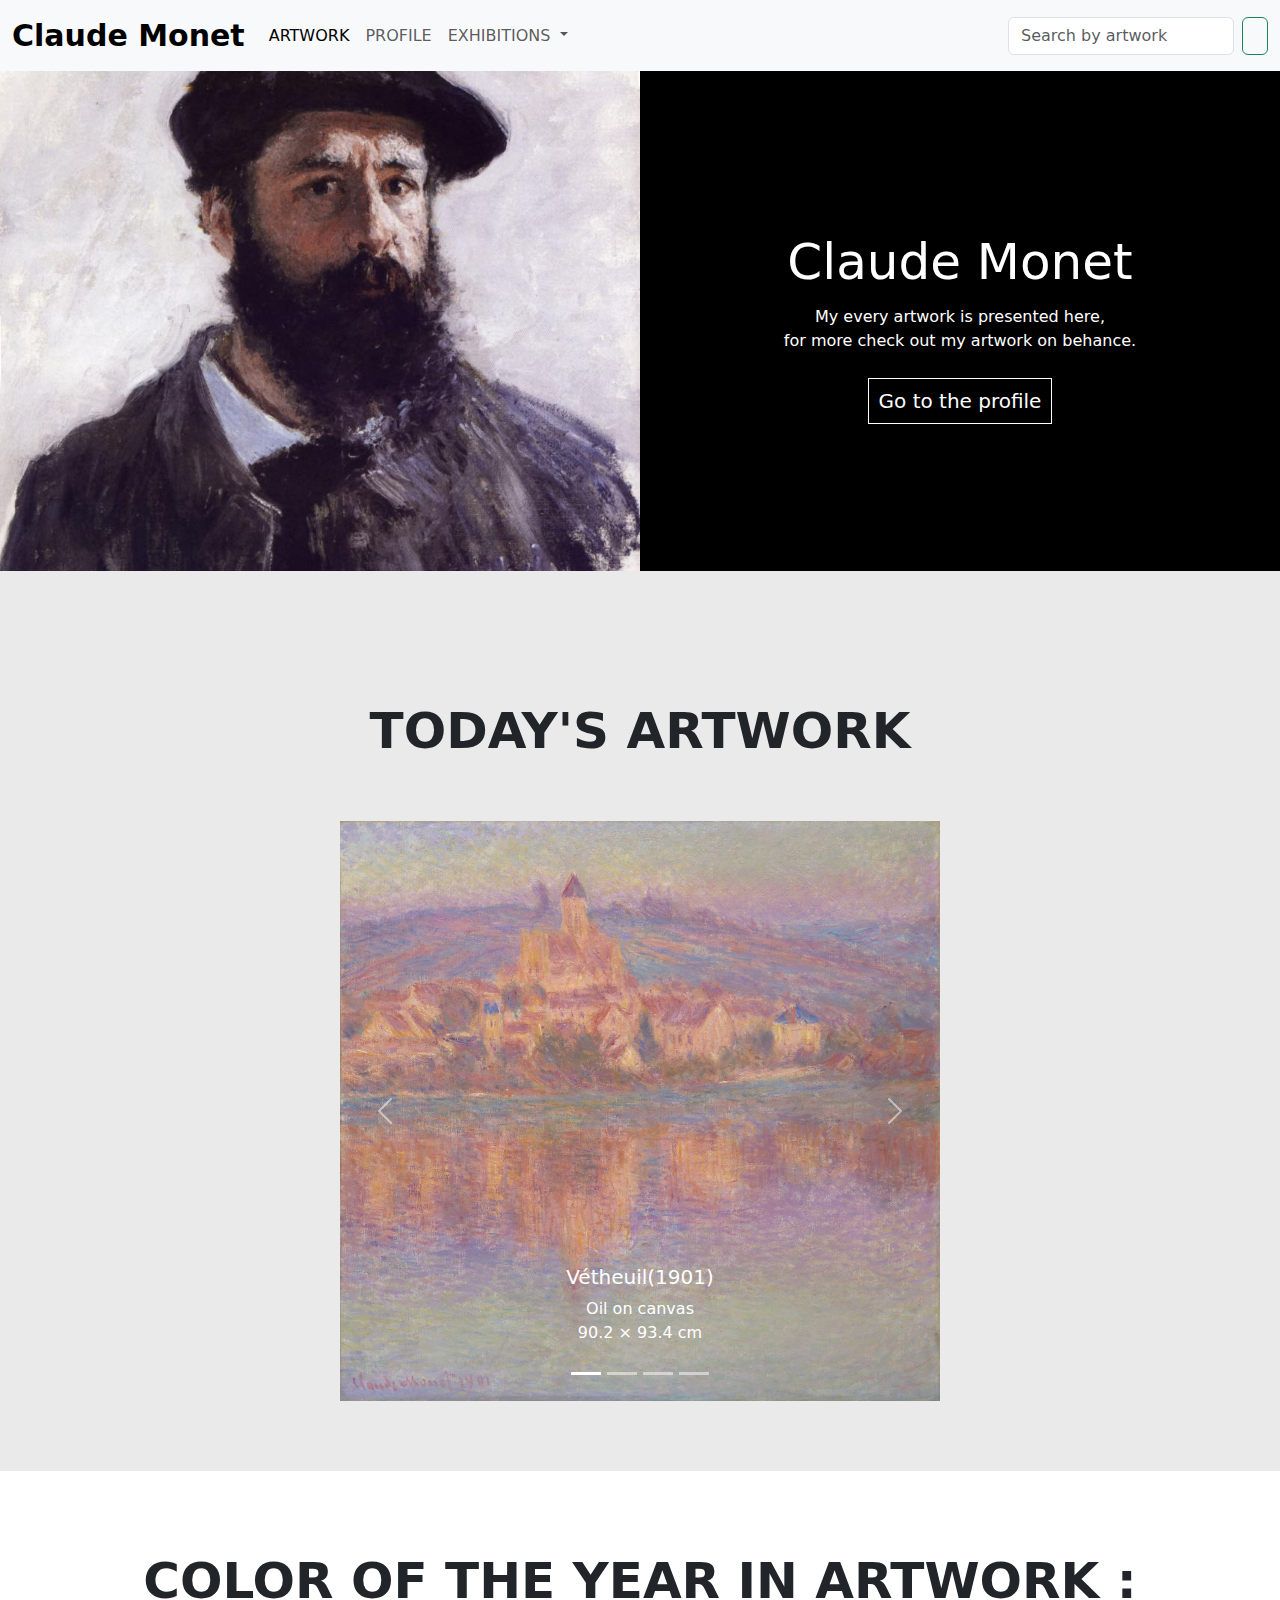
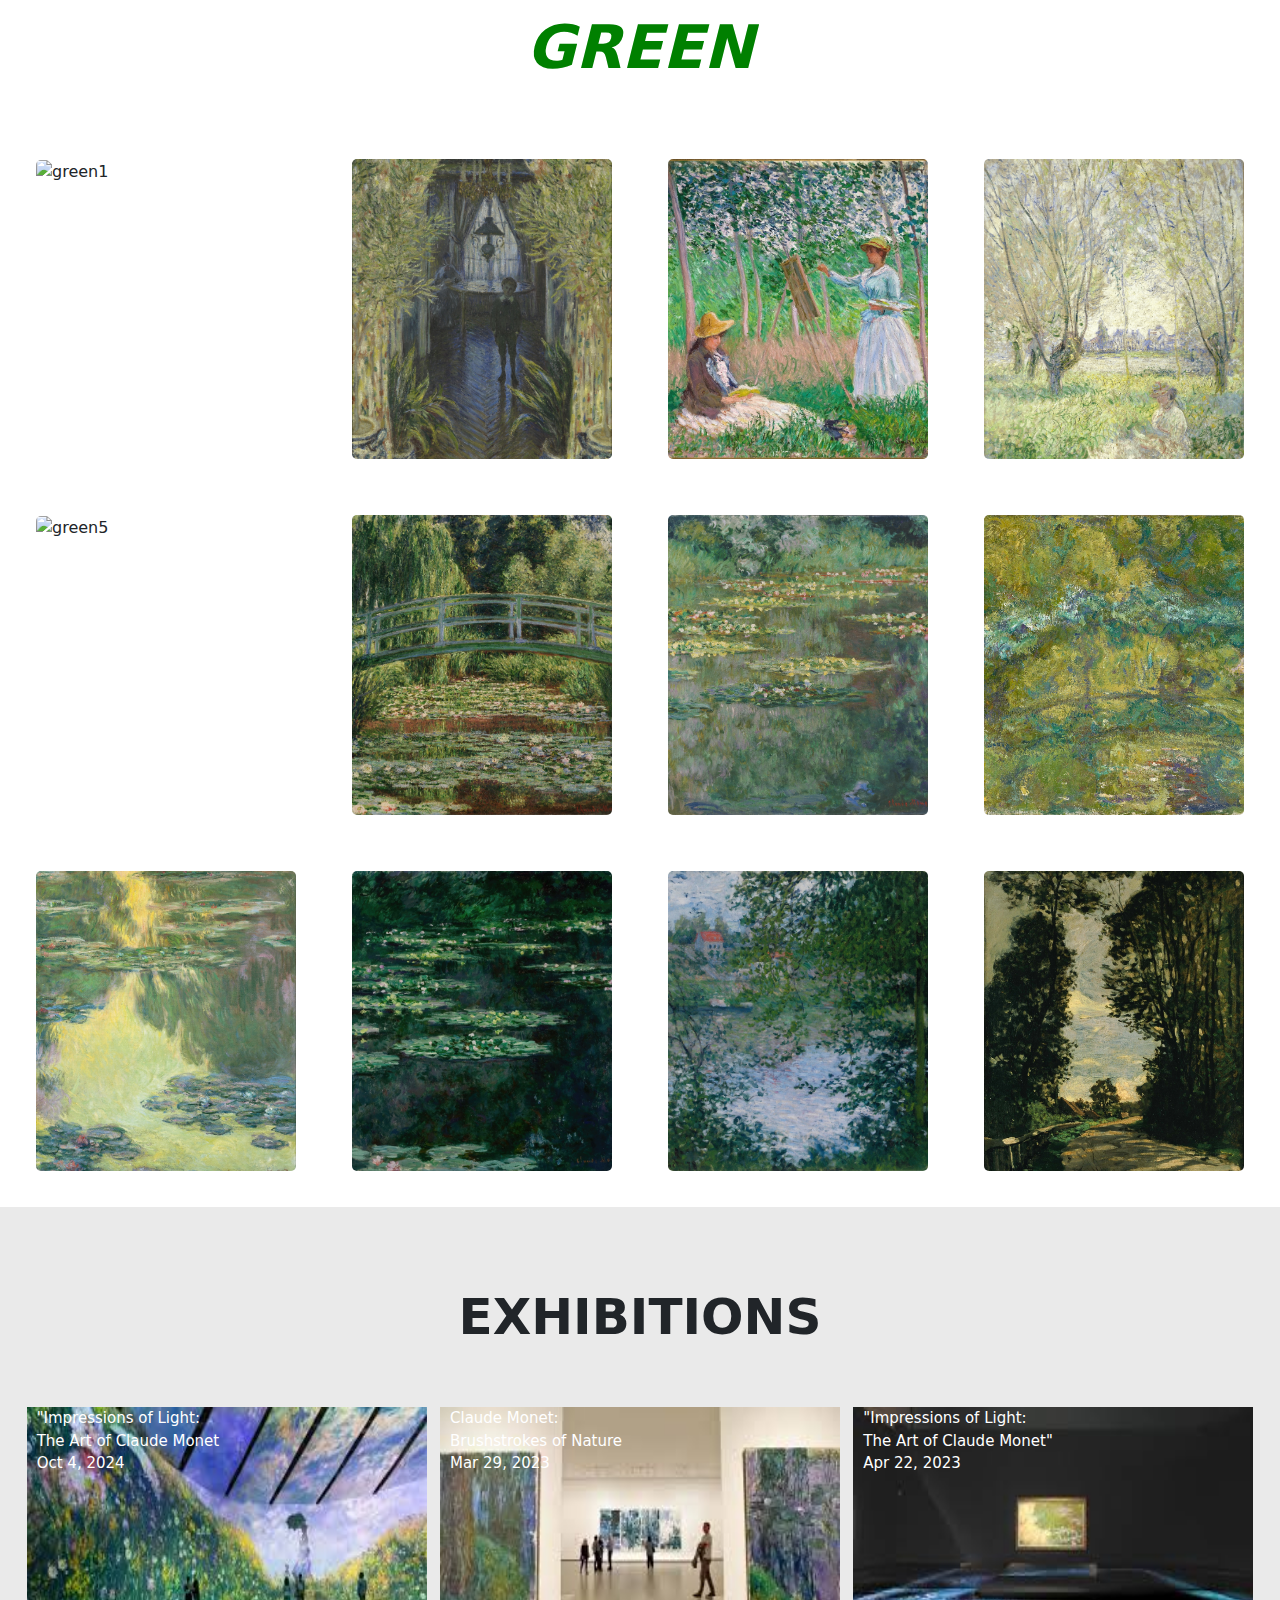
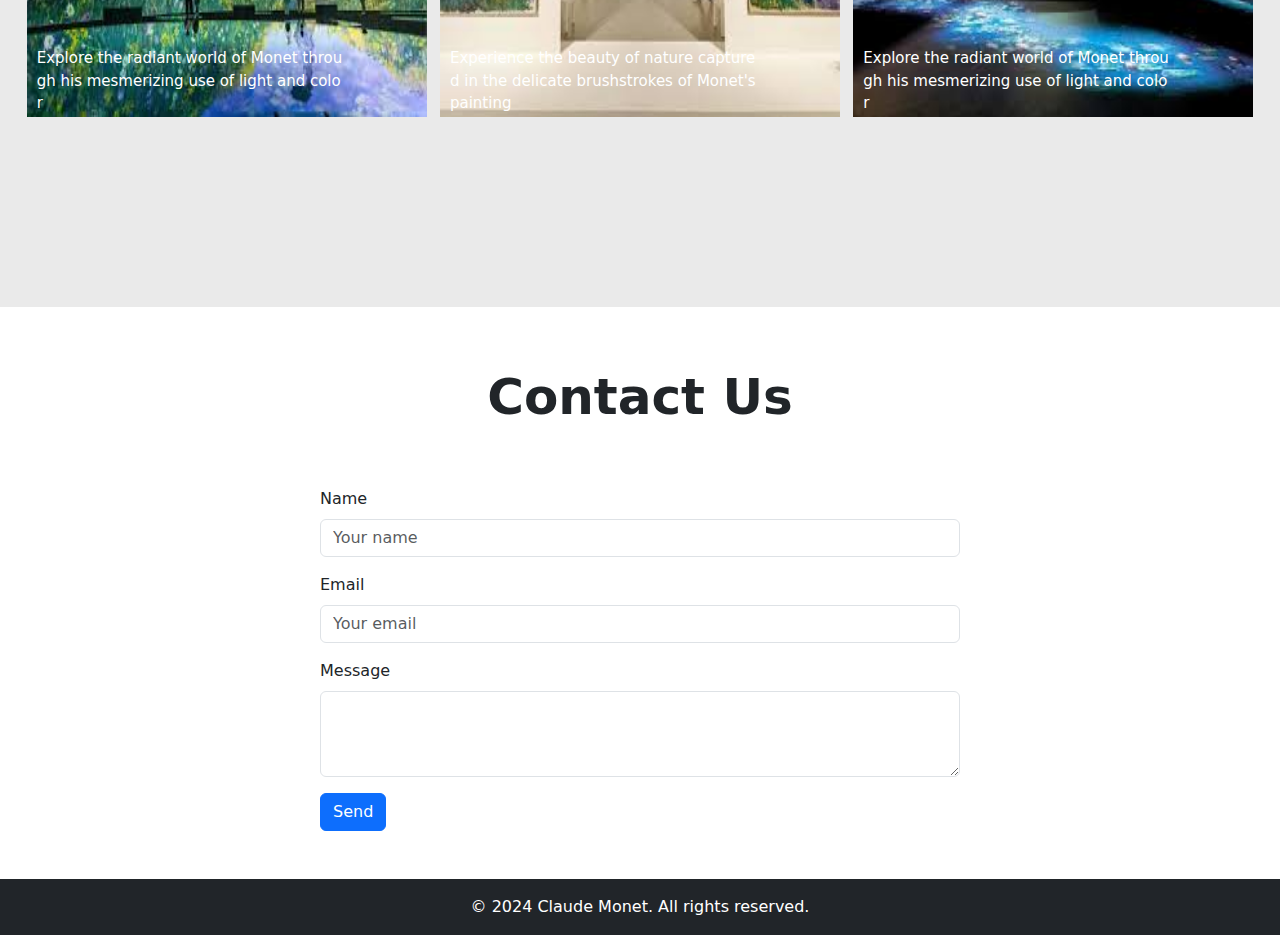
==== projext-1/index.html @ 05dad02f "first project-ing" ====
<!DOCTYPE html>
<html lang="en">
<head>
    <meta charset="UTF-8">
    <meta name="viewport" content="width=device-width, initial-scale=1.0">
    <link href="https://cdn.jsdelivr.net/npm/bootstrap@5.3.3/dist/css/bootstrap.min.css" rel="stylesheet" integrity="sha384-QWTKZyjpPEjISv5WaRU9OFeRpok6YctnYmDr5pNlyT2bRjXh0JMhjY6hW+ALEwIH" crossorigin="anonymous">
    <script src="https://kit.fontawesome.com/d934db8140.js" crossorigin="anonymous"></script>
    <script src="https://cdn.jsdelivr.net/npm/bootstrap@5.3.3/dist/js/bootstrap.bundle.min.js" integrity="sha384-YvpcrYf0tY3lHB60NNkmXc5s9fDVZLESaAA55NDzOxhy9GkcIdslK1eN7N6jIeHz" crossorigin="anonymous"></script>
    <link rel="stylesheet" href="./index.css">
    <title>Claude Monet</title>
</head>
<body>
    <header>
      <nav class="navbar navbar-expand-lg bg-body-tertiary">
        <div class="container-fluid">
          <a class="navbar-brand" href="#" aria-label="claudeMonet Homepage">Claude Monet</a>
          <button class="navbar-toggler" type="button" data-bs-toggle="collapse" data-bs-target="#navbarSupportedContent" aria-controls="navbarSupportedContent" aria-expanded="false" aria-label="Toggle navigation">
            <span class="navbar-toggler-icon"></span>
          </button>
          <div class="collapse navbar-collapse" id="navbarSupportedContent">
            <ul class="navbar-nav me-auto mb-2 mb-lg-0"> 
                <li class="nav-item dropdown">
                    <a class="nav-link active" aria-current="page" href="#"> ARTWORK</a>
                </li>
                <li class="nav-item">
                    <aa class="nav-link" href="#">PROFILE</aa>
                </li>
                <li class="nav-item dropdown"> 
                    <a class="nav-link dropdown-toggle" href="#" role="button" data-bs-toggle="dropdown" aria-expanded="false">
                        EXHIBITIONS
                    </a>
                    <ul class="dropdown-menu">
                        <li><a class="dropdown-item" href="#">Current</a></li>
                        <li><a class="dropdown-item" href="#">Upcoming</a></li>
                        <li><a class="dropdown-item" href="#">Past</a></li>
                    </ul>
                 </li>
            </ul>
            <form class="d-flex" role="search">
                <input class="form-control me-2" type="search" placeholder="Search by artwork" aria-label="Search">
                <button class="btn btn-outline-success" type="submit">
                    <span><i class="fa-solid fa-magnifying-glass"></i></span>
                </button>
            </form>
          </div>
        </div>
      </nav>
    </header>

    <main>
        <section>
            <article class="homepage-title-container">
                <div class="container-banner">

                    <div class="container-banner-picture"></div>

                    <div class="banner-text">
                        <p class="banner-heading">Claude Monet</p>
                        <p class="banner_body">My every artwork is presented here, <br> for more check out my artwork on behance.</p>
                        <div class="banner_ctas btn-row">
                            <a href="이동할 페이지" class="btn btn--type__transparent"  data-gtm-vis-total-visible-time399797_1644="100" data-gtm-vis-has-fired399797_1644="1">
                                <span class="btn__text">Go to the profile 
                                    <i class="fa-solid fa-arrow-right"></i>
                                </span>
                            </a>
                        </div>
                    </div>
                </div>
            </article>
      
            <article class="today-artwork-container">
                <div class="today-artwork-image-container">
                    <h2 Today id="todays-artwork-title">TODAY'S ARTWORK</h2>
                    <div id="carouselExampleCaptions" class="carousel slide">
                        <div class="carousel-indicators">
                          <button type="button" data-bs-target="#carouselExampleCaptions" data-bs-slide-to="0" class="active" aria-current="true" aria-label="Slide 1"></button>
                          <button type="button" data-bs-target="#carouselExampleCaptions" data-bs-slide-to="1" aria-label="Slide 2"></button>
                          <button type="button" data-bs-target="#carouselExampleCaptions" data-bs-slide-to="2" aria-label="Slide 3"></button>
                          <button type="button" data-bs-target="#carouselExampleCaptions" data-bs-slide-to="3" aria-label="Slide 4"></button>
                        </div>
                        <div class="carousel-inner">
                          <div class="carousel-item active">
                            <img src="./image/25artwork.jpg" class="d-block" alt="artwork">
                            <div class="carousel-caption d-none d-md-block">
                              <h5>Vétheuil(1901)</h5>
                              <p>Oil on canvas <br> 90.2 × 93.4 cm</p>
                            </div>
                          </div>
                          <div class="carousel-item">
                            <img src="./image/8artwork.jpg" class="d-block" alt="artwork">
                            <div class="carousel-caption d-none d-md-block">
                              <h5>Woman with a Parasol – Madame Monet and Her Son (1875)</h5>
                              <p>Oil on canvas <br>100 x 81 cm </p>
                            </div>
                          </div>
                          <div class="carousel-item">
                            <img src="./image/32.jpg" class="d-block" alt="artwork">
                            <div class="carousel-caption d-none d-md-block">
                              <h5>A Seascape, Shipping by Moonlight (1864)</h5>
                              <p> Oil on canvas <br> 60 x W 73.8 cm</p>
                            </div>
                          </div>
                          <div class="carousel-item">
                            <img src="./image/28artwork.jpg" class="d-block" alt="artwork">
                            <div class="carousel-caption d-none d-md-block">
                              <h5>Nymphéas (1907)</h5>
                              <p>Oil on canvas <br> 93.8 x 89.3 cm</p>
                            </div>
                          </div>
                        </div>
                        <button class="carousel-control-prev" type="button" data-bs-target="#carouselExampleCaptions" data-bs-slide="prev">
                          <span class="carousel-control-prev-icon" aria-hidden="true"></span>
                          <span class="visually-hidden">Previous</span>
                        </button>
                        <button class="carousel-control-next" type="button" data-bs-target="#carouselExampleCaptions" data-bs-slide="next">
                          <span class="carousel-control-next-icon" aria-hidden="true"></span>
                          <span class="visually-hidden">Next</span>
                        </button>
                    </div>
                </div>
            </article> 

            <article class="card-container">
                <div class="card-image-container">
                    <h2>COLOR OF THE YEAR IN ARTWORK : 
                        <span id="card-image-title-color">GREEN</span>
                    </h2>
                    <div class="row card-image-inner mb-4">
                        <div class="col-sm-3 mb-3 mb-sm-0">
                            <div class="card">
                                <div class="card-body">
                                    <img src="./image/green/5green_artwork.jpg" class="card-img card1" alt="green1" >
                                    <figcaption class="card-figcaption">Appreciate this artwork</figcaption>
                                </div>
                            </div>
                        </div>
                        <div class="col-sm-3 mb-3 mb-sm-0">
                            <div class="card">
                                <div class="card-body">
                                    <img src="./image/green/4green_artwork.jpg" class="card-img card2" alt="green2">
                                    <figcaption class="card-figcaption">Appreciate this artwork</figcaption>
                                </div>
                            </div>
                        </div>
                        <div class="col-sm-3 mb-3 mb-sm-0">
                            <div class="card">
                                <div class="card-body">
                                    <img src="./image/green/3green_artwork.jpg" class="card-img card3" alt="green3">
                                    <figcaption class="card-figcaption">Appreciate this artwork</figcaption>
                                </div>
                            </div>
                        </div>
                        <div class="col-sm-3">
                            <div class="card">
                                <div class="card-body">
                                    <img src="./image/green/1green_artwork.jpg" class="card-img card4" alt="green4">
                                    <figcaption class="card-figcaption">Appreciate this artwork</figcaption>
                                </div>
                            </div>
                        </div>
                    </div>
                    <div class="row mb-4">
                        <div class="col-sm-3 mb-3 mb-sm-0">
                            <div class="card">
                                <div class="card-body">
                                    <img src="./image/green/6green_artwork.jpg" class="card-img card5" alt="green5">
                                    <figcaption class="card-figcaption">Appreciate this artwork</figcaption>
                                </div>
                            </div>
                        </div>
                        <div class="col-sm-3 mb-3 mb-sm-0">
                            <div class="card">
                                <div class="card-body">
                                    <img src="./image/green/9green_artwork.jpg" class="card-img card6" alt="green6">
                                    <figcaption class="card-figcaption">Appreciate this artwork</figcaption>
                                </div>
                            </div>
                        </div>
                        <div class="col-sm-3 mb-3 mb-sm-0">
                            <div class="card">
                                <div class="card-body">
                                    <img src="./image/green/8green_artwork.jpg" class="card-img card7" alt="green7">
                                    <figcaption class="card-figcaption">Appreciate this artwork</figcaption>
                                </div>
                            </div>
                        </div>
                        <div class="col-sm-3">
                            <div class="card">
                                <div class="card-body">
                                    <img src="./image/green/7green_artwork.jpg" class="card-img card8" alt="green8">
                                    <figcaption class="card-figcaption">Appreciate this artwork</figcaption>
                                </div>
                            </div>
                        </div>
                    </div>
                    <div class="row">
                        <div class="col-sm-3 mb-3 mb-sm-0">
                            <div class="card">
                              <div class="card-body">
                                  <img src="./image/green/13green_artwork.jpg" class="card-img card9" alt="green9">
                                  <figcaption class="card-figcaption">Appreciate this artwork</figcaption>
                              </div>
                            </div>
                        </div>
                        <div class="col-sm-3 mb-3 mb-sm-0">
                            <div class="card">
                              <div class="card-body">
                                  <img src="./image/green/12green_artwork.jpg" class="card-img card10" alt="green10">
                                  <figcaption class="card-figcaption">Appreciate this artwork</figcaption>
                              </div>
                            </div>
                        </div>
                        <div class="col-sm-3 mb-3 mb-sm-0">
                            <div class="card">
                              <div class="card-body">
                                  <img src="./image/green/11green_artwork.jpg" class="card-img card11" alt="green11">
                                  <figcaption class="card-figcaption">Appreciate this artwork</figcaption>
                              </div>
                            </div>
                        </div>
                        <div class="col-sm-3">
                            <div class="card">
                              <div class="card-body">
                                  <img src="./image/green/10green_artwork.jpg" class="card-img card12" alt="green12">
                                  <figcaption class="card-figcaption">Appreciate this artwork</figcaption>
                              </div>
                            </div>
                        </div>
                    </div>
                </div>
            </article>

            <article>
                <div class="exhibition-container">
                    <h2 Today id="todays-artwork-title">EXHIBITIONS</h2>
                    <div class="exhibition-image-container">
                        <a href="#" class="exhibition-image-link">
                            <img class="exhibition-info-image" src="./image/exhibition/1.jpeg" alt="exhibition">
                            <div class="exhibition-image-inner">
                                <div class="exhibition-info first-info">
                                    <div class="exhibition-info-title">"Impressions of Light:<br> The Art of Claude Monet<br>
                                        <span class="exhibition-date">Oct 4, 2024</span>
                                    </div>
                                    <div class="exhibition-detailed-info">Explore the radiant world of Monet through his mesmerizing use of light and color</div>
                                </div>
                            </div>
                        </a>
                        <a href="#" class="exhibition-image-link">
                            <img class="exhibition-info-image" src="./image/exhibition/3.jpeg" alt="exhibition">
                            <div class="exhibition-image-inner">
                                <div class="exhibition-info first-info">
                                    <div class="exhibition-info-title">Claude Monet:<br> Brushstrokes of Nature<br>
                                        <span class="exhibition-date">Mar 29, 2023</span>
                                    </div>
                                    <div class="exhibition-detailed-info">Experience the beauty of nature captured in the delicate brushstrokes of Monet's painting</div>
                                </div>
                            </div>
                        </a>
                        <a href="#" class="exhibition-image-link">
                            <img class="exhibition-info-image" src="./image/exhibition/2.jpeg" alt="exhibition">
                            <div class="exhibition-image-inner">
                                <div class="exhibition-info first-info">
                                    <div class="exhibition-info-title">"Impressions of Light:<br> The Art of Claude Monet"<br>
                                        <span class="exhibition-date">Apr 22, 2023</span>
                                    </div>
                                    <div class="exhibition-detailed-info">Explore the radiant world of Monet through his mesmerizing use of light and color</div>
                                </div>
                            </div>
                        </a>
                    </div>
                </div>
            </article>

            <article class="contact-contaienr">
                <h2 class="contact-inner-container">Contact Us</h2>
                <div class="contact-row">
                <div class="col-lg-6">
                    <form>
                    <div class="mb-3">
                        <label for="name" class="form-label">Name</label>
                        <input
                        type="text"
                        class="form-control"
                        id="name"
                        placeholder="Your name"
                        />
                    </div>
                    <div class="mb-3">
                        <label for="email" class="form-label">Email</label>
                        <input
                        type="email"
                        class="form-control"
                        id="email"
                        placeholder="Your email"
                        />
                    </div>
                    <div class="mb-3">
                        <label for="message" class="form-label">Message</label>
                        <textarea class="form-control" id="message" rows="3"></textarea>
                    </div>
                    <button type="submit" class="btn btn-primary">Send</button>
                    </form>
                </div>
            </article>
        </section>
    </main>
    <footer class="bg-dark text-white mt-5 py-3">
        <div class="container text-center">
          <p class="mb-0">&copy; 2024 Claude Monet. All rights reserved.</p>
        </div>
      </footer>
</body>
</html>
---- projext-1/index.css ----
.navbar-brand {
    font-size: 30px; 
    font-weight: bolder;
}


.container-banner {
    display: flex;
    height: 500px;
    background-color: #000; 
    color: #fff;
}

.container-banner-picture {
    width: 50%;
    overflow: hidden;
    background-image: url('./image/getImage.jpeg'); 
    background-size: cover; 
    background-position: center; 
    background-repeat: no-repeat;
}

/* ------------------------------------------- */

.banner-text {
    width: 50%;
    padding: 20px;
    display: flex;
    flex-direction: column;
    justify-content: center; 
    align-items: center; 
}

.banner-text > p {
    margin: 0;
    padding: 0;
    height: 80px;
    text-align: center;
}


.banner-heading {
    font-size: 50px;
}

.btn--type__transparent { 
    padding: 0;
}

.btn__text {
    color: #fff; 
    border: 1px solid #fff; 
    font-size: 20px; 
    padding: 10px;
} 


/* ------------------------------------------- */


.today-artwork-image-container{
    display: flex;
    flex-direction: column;
    justify-content: center;
    align-items: center;
    background-color: rgb(234, 234, 234);
    width: 100vw; 
    height: 900px;
}
.card {
    border: none;
}

h2 {
    width: 100%;
    text-align: center;
    margin: 0;
    padding: 60px;
    font-size: 50px;
    font-weight: bolder;
}
#card-image-title-color {
    color: green;
    font-weight: bolder;
    font-size: 120%;
    font-style: italic;
}

.carousel-inner {
    width: auto;
    height: 580px;
}

.carousel-item {
    width: auto;
    height: 100%;
}

.d-block {
    display: block;
    width: auto;
    height: 100%;
}

.card-image-container {
    padding: 20px;
}

.card-img {
    height: 300px;
    object-fit: cover;
}


.card-figcaption{
    width: 100%;
    height: 100%;
    background-color: rgba(0,0,0,0.7);
    position: absolute;
    top: 0; 
    left: 0;
    color: #fff; 
    text-align: center;
    line-height: 325px;
    opacity: 0;
    transition: 0.3s;
}
    
.card:hover figcaption {
    opacity: 1;
}

/* ------------------------------------------- */



.exhibition-container {
    background-color: rgb(234, 234, 234);
    width: 100vw; 
    height: 700px;
    padding: 20px;
    position: relative;
    overflow: hidden;
}

.exhibition-image-container  {
    display: flex;
    justify-content: space-around;
}

.exhibition-image-link {
    display: block;
    width: 400px;
    height: 310px;
    overflow: hidden;
}

.exhibition-info-image {
    width: 400px;
    height: 310px;
    overflow: hidden;
}


.exhibition-info {
     width: 320px;
    height: 300px;
    position: absolute;
    bottom: 210px;
    font-size: 15px;
    color: #fff;
    padding: 10px;
    word-wrap: break-word; 
    word-break: break-all; 
}

.exhibition-detailed-info {
    position: absolute;
    top: 250px;
}

.exhibition-info-image:hover {
    transition: 0.3s;
    transform: scale(1.1);
}

/* ------------------------------------------ */

.contact-row {
    display: flex;
    justify-content: center;
    align-items: center;
}

/* ------------------------------------------ */


@media screen and (max-width :768px) {
    .container-banner {
        height: 900px;
        display: flex;
        flex-direction: column;
    }

    .container-banner-picture {
        width: 100%;
        height: 60%;
    }
    
    .banner-text {
        width: 100%;
        height: 50%;
        font-size: 80%;
    }
    
    .banner-heading {
        font-size: 40px;
        overflow: hidden;
    }

    .btn__text {
        font-size: 16px; 
        padding: 5px;
    } 

};
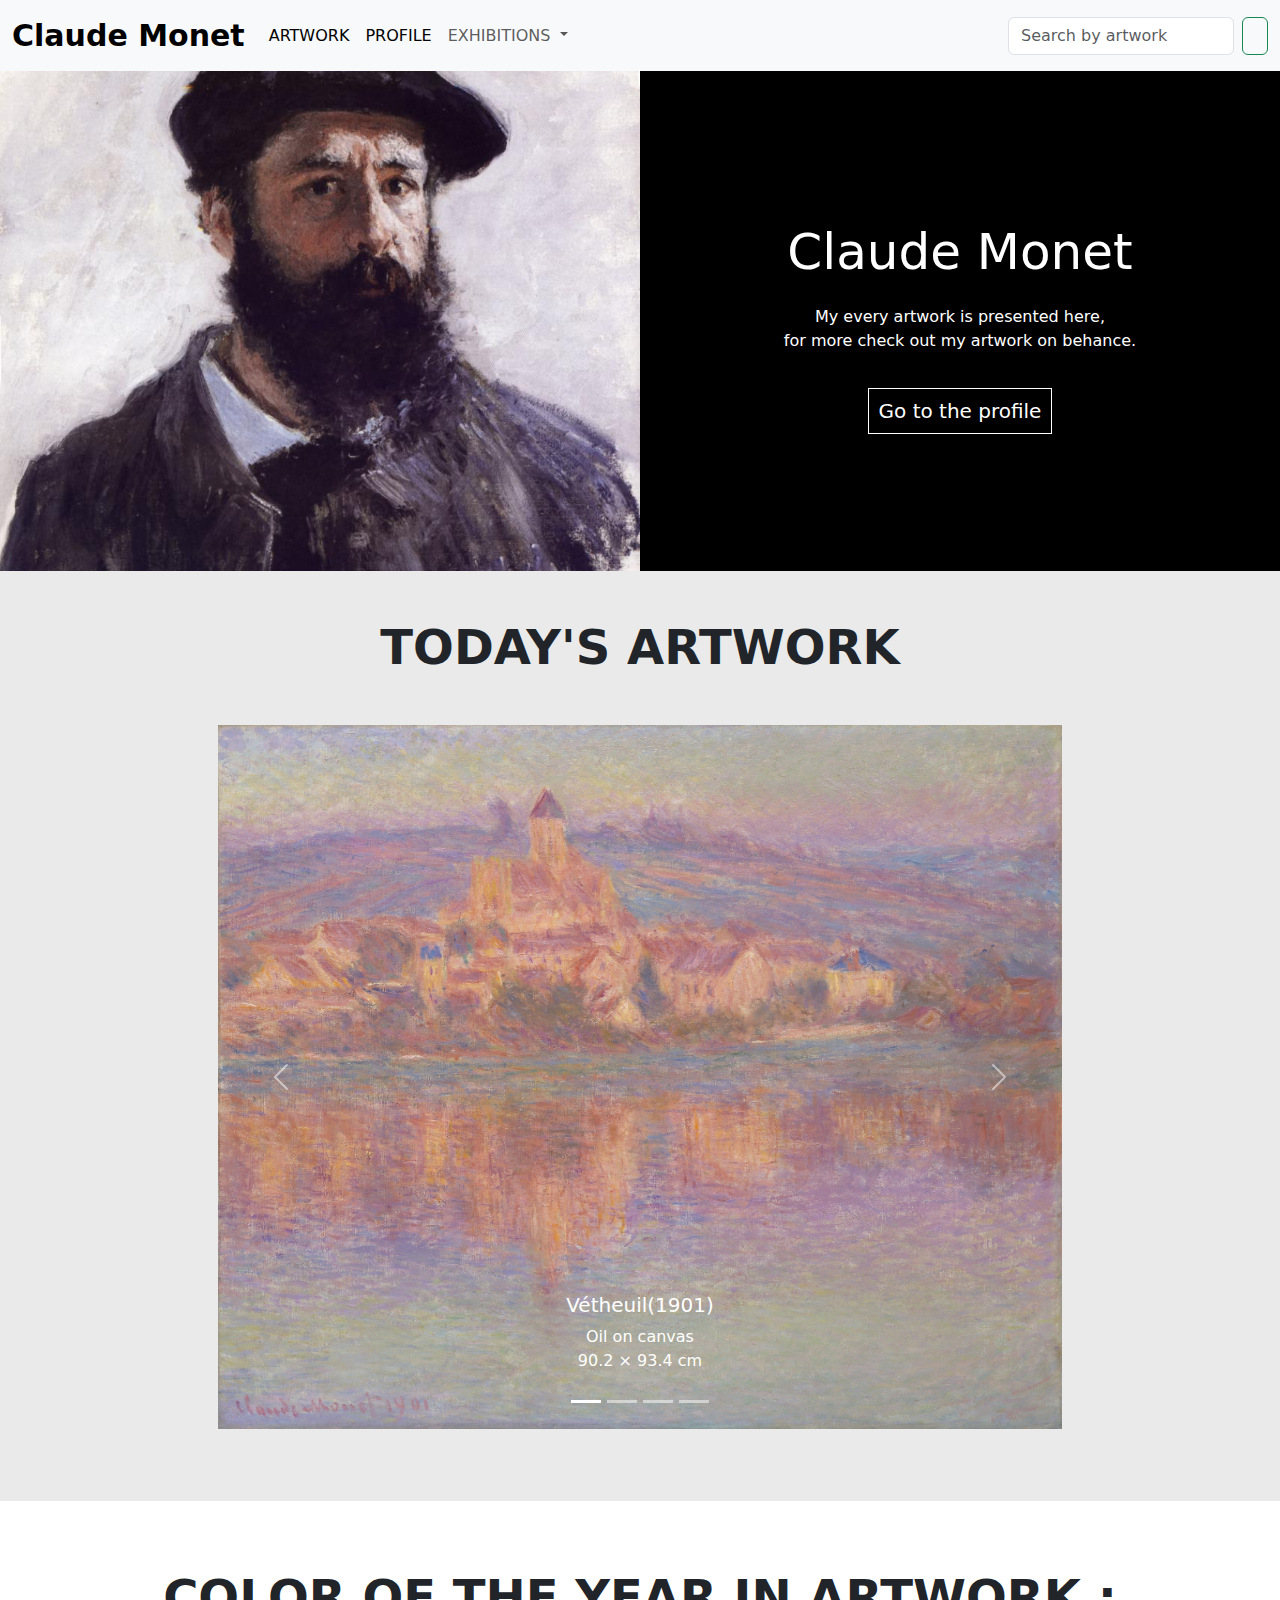
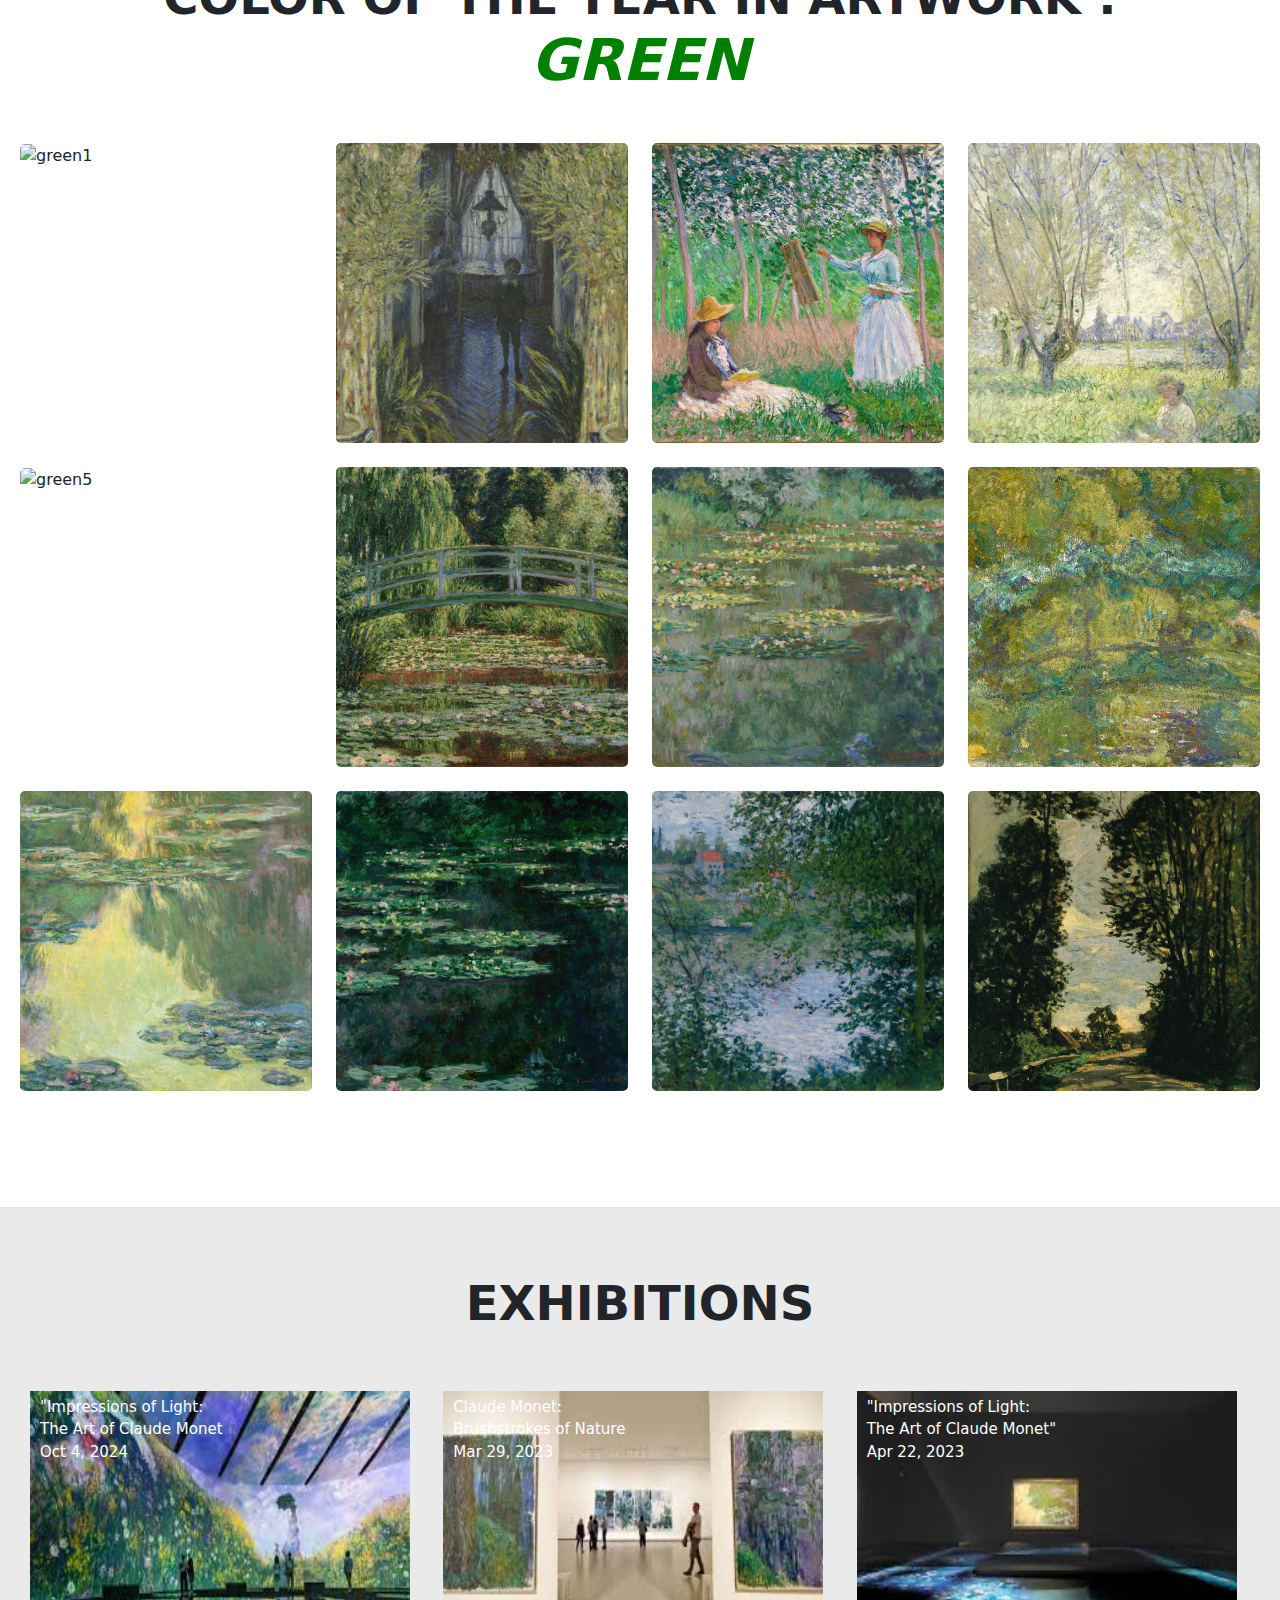
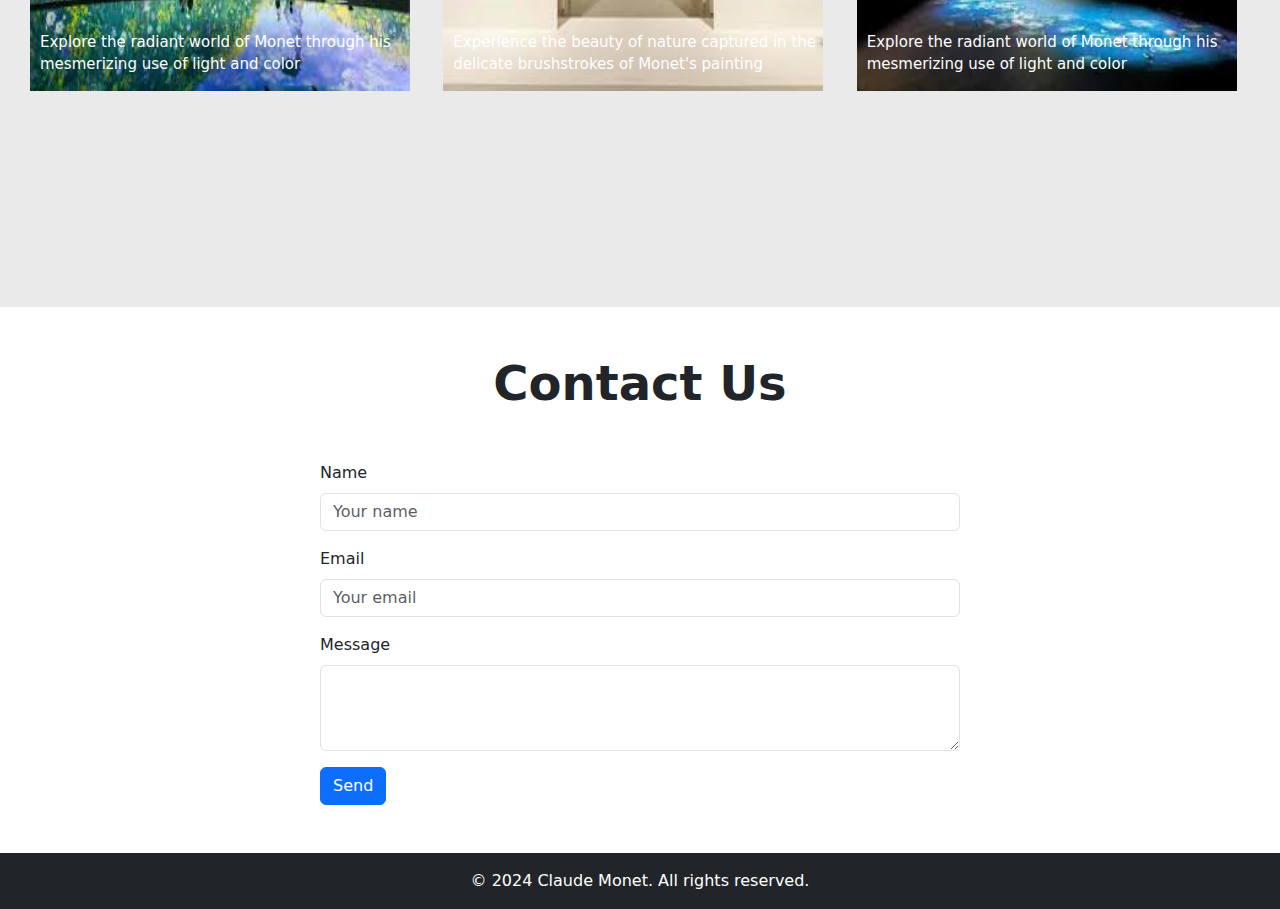
==== commit 1050556c: "project1" ====
--- a/projext-1/index.html
+++ b/projext-1/index.html
@@ -4,9 +4,14 @@
     <meta charset="UTF-8">
     <meta name="viewport" content="width=device-width, initial-scale=1.0">
     <link href="https://cdn.jsdelivr.net/npm/bootstrap@5.3.3/dist/css/bootstrap.min.css" rel="stylesheet" integrity="sha384-QWTKZyjpPEjISv5WaRU9OFeRpok6YctnYmDr5pNlyT2bRjXh0JMhjY6hW+ALEwIH" crossorigin="anonymous">
+
     <script src="https://kit.fontawesome.com/d934db8140.js" crossorigin="anonymous"></script>
     <script src="https://cdn.jsdelivr.net/npm/bootstrap@5.3.3/dist/js/bootstrap.bundle.min.js" integrity="sha384-YvpcrYf0tY3lHB60NNkmXc5s9fDVZLESaAA55NDzOxhy9GkcIdslK1eN7N6jIeHz" crossorigin="anonymous"></script>
+    
+    <script src="./index.js"></script>
     <link rel="stylesheet" href="./index.css">
+
+    <link rel="icon" href="./image/apple-icon-72x72.png" type="image/x-icon">
     <title>Claude Monet</title>
 </head>
 <body>
@@ -23,7 +28,7 @@
                     <a class="nav-link active" aria-current="page" href="#"> ARTWORK</a>
                 </li>
                 <li class="nav-item">
-                    <aa class="nav-link" href="#">PROFILE</aa>
+                    <a class="nav-link active" aria-current="page" href="#">PROFILE</a>
                 </li>
                 <li class="nav-item dropdown"> 
                     <a class="nav-link dropdown-toggle" href="#" role="button" data-bs-toggle="dropdown" aria-expanded="false">
@@ -70,8 +75,8 @@
       
             <article class="today-artwork-container">
                 <div class="today-artwork-image-container">
-                    <h2 Today id="todays-artwork-title">TODAY'S ARTWORK</h2>
-                    <div id="carouselExampleCaptions" class="carousel slide">
+                    <h2 id="responsive-heading">TODAY'S ARTWORK</h2>
+                    <div id="carouselExampleCaptions" class="carousel slide"> 
                         <div class="carousel-indicators">
                           <button type="button" data-bs-target="#carouselExampleCaptions" data-bs-slide-to="0" class="active" aria-current="true" aria-label="Slide 1"></button>
                           <button type="button" data-bs-target="#carouselExampleCaptions" data-bs-slide-to="1" aria-label="Slide 2"></button>
@@ -80,28 +85,28 @@
                         </div>
                         <div class="carousel-inner">
                           <div class="carousel-item active">
-                            <img src="./image/25artwork.jpg" class="d-block" alt="artwork">
+                            <img src="./image/25artwork.jpg" class="d-block w-100" alt="artwork">
                             <div class="carousel-caption d-none d-md-block">
                               <h5>Vétheuil(1901)</h5>
                               <p>Oil on canvas <br> 90.2 × 93.4 cm</p>
                             </div>
                           </div>
                           <div class="carousel-item">
-                            <img src="./image/8artwork.jpg" class="d-block" alt="artwork">
+                            <img src="./image/8artwork.jpg" class="d-block w-100" alt="artwork">
                             <div class="carousel-caption d-none d-md-block">
                               <h5>Woman with a Parasol – Madame Monet and Her Son (1875)</h5>
                               <p>Oil on canvas <br>100 x 81 cm </p>
                             </div>
                           </div>
                           <div class="carousel-item">
-                            <img src="./image/32.jpg" class="d-block" alt="artwork">
+                            <img src="./image/32.jpg" class="d-block w-100" alt="artwork">
                             <div class="carousel-caption d-none d-md-block">
                               <h5>A Seascape, Shipping by Moonlight (1864)</h5>
                               <p> Oil on canvas <br> 60 x W 73.8 cm</p>
                             </div>
                           </div>
                           <div class="carousel-item">
-                            <img src="./image/28artwork.jpg" class="d-block" alt="artwork">
+                            <img src="./image/28artwork.jpg" class="d-block w-100" alt="artwork">
                             <div class="carousel-caption d-none d-md-block">
                               <h5>Nymphéas (1907)</h5>
                               <p>Oil on canvas <br> 93.8 x 89.3 cm</p>
@@ -117,122 +122,146 @@
                           <span class="visually-hidden">Next</span>
                         </button>
                     </div>
+                    <br><br><br>
                 </div>
             </article> 
+
+
 
             <article class="card-container">
                 <div class="card-image-container">
-                    <h2>COLOR OF THE YEAR IN ARTWORK : 
+                    <h2 id="responsive-heading">COLOR OF THE YEAR IN ARTWORK : <br>
                         <span id="card-image-title-color">GREEN</span>
                     </h2>
-                    <div class="row card-image-inner mb-4">
-                        <div class="col-sm-3 mb-3 mb-sm-0">
+                    <div class="row card-image-inner row-cols-md-4 g-4">
+                        <div cclass="mb-2 col-sm-0">
                             <div class="card">
                                 <div class="card-body">
                                     <img src="./image/green/5green_artwork.jpg" class="card-img card1" alt="green1" >
-                                    <figcaption class="card-figcaption">Appreciate this artwork</figcaption>
-                                </div>
-                            </div>
-                        </div>
-                        <div class="col-sm-3 mb-3 mb-sm-0">
+                                    <figcaption class="card-figcaption">
+                                        <a href="#" target="_blank" class="image-figcaption-a">Appreciate this artwork</a>
+                                    </figcaption>
+                                </div>
+                            </div>
+                        </div>
+                        <div cclass="col-sm-0">
                             <div class="card">
                                 <div class="card-body">
                                     <img src="./image/green/4green_artwork.jpg" class="card-img card2" alt="green2">
-                                    <figcaption class="card-figcaption">Appreciate this artwork</figcaption>
-                                </div>
-                            </div>
-                        </div>
-                        <div class="col-sm-3 mb-3 mb-sm-0">
+                                    <figcaption class="card-figcaption">
+                                        <a href="#" target="_blank" class="image-figcaption-a">Appreciate this artwork</a>
+                                    </figcaption>
+                                </div>
+                            </div>
+                        </div>
+                        <div cclass="col-sm-0">
                             <div class="card">
                                 <div class="card-body">
                                     <img src="./image/green/3green_artwork.jpg" class="card-img card3" alt="green3">
-                                    <figcaption class="card-figcaption">Appreciate this artwork</figcaption>
-                                </div>
-                            </div>
-                        </div>
-                        <div class="col-sm-3">
+                                    <figcaption class="card-figcaption">
+                                        <a href="#" target="_blank" class="image-figcaption-a">Appreciate this artwork</a>
+                                    </figcaption>
+                                </div>
+                            </div>
+                        </div>
+                        <div cclass="col-sm-0">
                             <div class="card">
                                 <div class="card-body">
                                     <img src="./image/green/1green_artwork.jpg" class="card-img card4" alt="green4">
-                                    <figcaption class="card-figcaption">Appreciate this artwork</figcaption>
-                                </div>
-                            </div>
-                        </div>
-                    </div>
-                    <div class="row mb-4">
-                        <div class="col-sm-3 mb-3 mb-sm-0">
+                                    <figcaption class="card-figcaption">
+                                        <a href="#" target="_blank" class="image-figcaption-a">Appreciate this artwork</a>
+                                    </figcaption>
+                                </div>
+                            </div>
+                        </div>
+                        <div cclass="col-sm-0">
                             <div class="card">
                                 <div class="card-body">
                                     <img src="./image/green/6green_artwork.jpg" class="card-img card5" alt="green5">
-                                    <figcaption class="card-figcaption">Appreciate this artwork</figcaption>
-                                </div>
-                            </div>
-                        </div>
-                        <div class="col-sm-3 mb-3 mb-sm-0">
+                                    <figcaption class="card-figcaption">
+                                        <a href="#" target="_blank" class="image-figcaption-a">Appreciate this artwork</a>
+                                    </figcaption>
+                                </div>
+                            </div>
+                        </div>
+                        <div cclass="col-sm-0">
                             <div class="card">
                                 <div class="card-body">
                                     <img src="./image/green/9green_artwork.jpg" class="card-img card6" alt="green6">
-                                    <figcaption class="card-figcaption">Appreciate this artwork</figcaption>
-                                </div>
-                            </div>
-                        </div>
-                        <div class="col-sm-3 mb-3 mb-sm-0">
+                                    <figcaption class="card-figcaption">
+                                        <a href="#" target="_blank" class="image-figcaption-a">Appreciate this artwork</a>
+                                    </figcaption>
+                                </div>
+                            </div>
+                        </div>
+                        <div cclass="col-sm-0">
                             <div class="card">
                                 <div class="card-body">
                                     <img src="./image/green/8green_artwork.jpg" class="card-img card7" alt="green7">
-                                    <figcaption class="card-figcaption">Appreciate this artwork</figcaption>
-                                </div>
-                            </div>
-                        </div>
-                        <div class="col-sm-3">
+                                    <figcaption class="card-figcaption">
+                                        <a href="#" target="_blank" class="image-figcaption-a">Appreciate this artwork</a>
+                                    </figcaption>
+                                </div>
+                            </div>
+                        </div>
+                        <div cclass="col-sm-0">
                             <div class="card">
                                 <div class="card-body">
                                     <img src="./image/green/7green_artwork.jpg" class="card-img card8" alt="green8">
-                                    <figcaption class="card-figcaption">Appreciate this artwork</figcaption>
-                                </div>
-                            </div>
-                        </div>
-                    </div>
-                    <div class="row">
-                        <div class="col-sm-3 mb-3 mb-sm-0">
-                            <div class="card">
-                              <div class="card-body">
-                                  <img src="./image/green/13green_artwork.jpg" class="card-img card9" alt="green9">
-                                  <figcaption class="card-figcaption">Appreciate this artwork</figcaption>
-                              </div>
-                            </div>
-                        </div>
-                        <div class="col-sm-3 mb-3 mb-sm-0">
-                            <div class="card">
-                              <div class="card-body">
-                                  <img src="./image/green/12green_artwork.jpg" class="card-img card10" alt="green10">
-                                  <figcaption class="card-figcaption">Appreciate this artwork</figcaption>
-                              </div>
-                            </div>
-                        </div>
-                        <div class="col-sm-3 mb-3 mb-sm-0">
-                            <div class="card">
-                              <div class="card-body">
-                                  <img src="./image/green/11green_artwork.jpg" class="card-img card11" alt="green11">
-                                  <figcaption class="card-figcaption">Appreciate this artwork</figcaption>
-                              </div>
-                            </div>
-                        </div>
-                        <div class="col-sm-3">
-                            <div class="card">
-                              <div class="card-body">
-                                  <img src="./image/green/10green_artwork.jpg" class="card-img card12" alt="green12">
-                                  <figcaption class="card-figcaption">Appreciate this artwork</figcaption>
-                              </div>
-                            </div>
-                        </div>
-                    </div>
+                                    <figcaption class="card-figcaption">
+                                        <a href="#" target="_blank" class="image-figcaption-a">Appreciate this artwork</a>
+                                    </figcaption>
+                                </div>
+                            </div>
+                        </div>
+                        <div cclass="col-sm-0">
+                            <div class="card">
+                                <div class="card-body">
+                                    <img src="./image/green/13green_artwork.jpg" class="card-img card9" alt="green9">
+                                    <figcaption class="card-figcaption">
+                                        <a href="#" target="_blank" class="image-figcaption-a">Appreciate this artwork</a>
+                                    </figcaption>
+                                 </div>
+                            </div>
+                        </div>
+                        <div cclass="col-sm-0">
+                            <div class="card">
+                                <div class="card-body">
+                                    <img src="./image/green/12green_artwork.jpg" class="card-img card10" alt="green10">
+                                    <figcaption class="card-figcaption">
+                                        <a href="#" target="_blank" class="image-figcaption-a">Appreciate this artwork</a>
+                                    </figcaption>
+                                </div>
+                            </div>
+                        </div>
+                        <div cclass="col-sm-0">
+                            <div class="card">
+                                <div class="card-body">
+                                    <img src="./image/green/11green_artwork.jpg" class="card-img card11" alt="green11">
+                                    <figcaption class="card-figcaption">
+                                        <a href="#" target="_blank" class="image-figcaption-a">Appreciate this artwork</a>
+                                    </figcaption>
+                                </div>
+                            </div>
+                        </div>
+                        <div cclass="col-sm-0">
+                            <div class="card">
+                                <div class="card-body">
+                                    <img src="./image/green/10green_artwork.jpg" class="card-img card12" alt="green12">
+                                    <figcaption class="card-figcaption">
+                                        <a href="#" target="_blank" class="image-figcaption-a">Appreciate this artwork</a>
+                                    </figcaption>
+                                </div>
+                            </div>
+                        </div>
+                    </div>
+                    <br><br><br><br>
                 </div>
             </article>
 
             <article>
                 <div class="exhibition-container">
-                    <h2 Today id="todays-artwork-title">EXHIBITIONS</h2>
+                    <h2 id="responsive-heading">EXHIBITIONS</h2>
                     <div class="exhibition-image-container">
                         <a href="#" class="exhibition-image-link">
                             <img class="exhibition-info-image" src="./image/exhibition/1.jpeg" alt="exhibition">
@@ -248,7 +277,7 @@
                         <a href="#" class="exhibition-image-link">
                             <img class="exhibition-info-image" src="./image/exhibition/3.jpeg" alt="exhibition">
                             <div class="exhibition-image-inner">
-                                <div class="exhibition-info first-info">
+                                <div class="exhibition-info second-info">
                                     <div class="exhibition-info-title">Claude Monet:<br> Brushstrokes of Nature<br>
                                         <span class="exhibition-date">Mar 29, 2023</span>
                                     </div>
@@ -259,7 +288,7 @@
                         <a href="#" class="exhibition-image-link">
                             <img class="exhibition-info-image" src="./image/exhibition/2.jpeg" alt="exhibition">
                             <div class="exhibition-image-inner">
-                                <div class="exhibition-info first-info">
+                                <div class="exhibition-info third-info">
                                     <div class="exhibition-info-title">"Impressions of Light:<br> The Art of Claude Monet"<br>
                                         <span class="exhibition-date">Apr 22, 2023</span>
                                     </div>
--- a/projext-1/index.css
+++ b/projext-1/index.css
@@ -24,7 +24,6 @@
 
 .banner-text {
     width: 50%;
-    padding: 20px;
     display: flex;
     flex-direction: column;
     justify-content: center; 
@@ -34,7 +33,7 @@
 .banner-text > p {
     margin: 0;
     padding: 0;
-    height: 80px;
+    height: 90px;
     text-align: center;
 }
 
@@ -57,28 +56,58 @@
 
 /* ------------------------------------------- */
 
-
 .today-artwork-image-container{
     display: flex;
     flex-direction: column;
-    justify-content: center;
     align-items: center;
     background-color: rgb(234, 234, 234);
-    width: 100vw; 
-    height: 900px;
-}
+    width: 100%; 
+    overflow: hidden;
+}
+
+h2 {
+    text-align: center;
+    margin: 0;
+    padding: 1em;
+    font-size: 3em;
+    font-weight: bolder;
+}
+
+/* ------------------------------------------- */
+
+  .carousel-inner {
+
+    width: 66vw;
+    height: 55vw;
+    overflow: hidden;
+}
+
+.carousel-item {
+    height: 100%;
+    transition: transform 0.6s ease;
+}
+
+.d-block {
+    display: block;
+    width: auto;
+    height: 100%;
+
+}
+
+.carousel-inner img {
+    margin: auto;
+    height: 100%; 
+}
+
+
+/* ------------------------------------------- */
+
 .card {
     border: none;
-}
-
-h2 {
-    width: 100%;
-    text-align: center;
-    margin: 0;
-    padding: 60px;
-    font-size: 50px;
-    font-weight: bolder;
-}
+    --bs-card-spacer-x: 0;
+    --bs-card-spacer-y: 0;
+}
+
 #card-image-title-color {
     color: green;
     font-weight: bolder;
@@ -86,21 +115,7 @@
     font-style: italic;
 }
 
-.carousel-inner {
-    width: auto;
-    height: 580px;
-}
-
-.carousel-item {
-    width: auto;
-    height: 100%;
-}
-
-.d-block {
-    display: block;
-    width: auto;
-    height: 100%;
-}
+
 
 .card-image-container {
     padding: 20px;
@@ -130,6 +145,11 @@
     opacity: 1;
 }
 
+.image-figcaption-a { 
+    color: inherit;
+    text-decoration: none;
+}
+
 /* ------------------------------------------- */
 
 
@@ -151,39 +171,43 @@
 .exhibition-image-link {
     display: block;
     width: 400px;
-    height: 310px;
-    overflow: hidden;
+    height: 300px;
+    overflow: hidden;
+    margin: 10px;
+    position: relative;
 }
 
 .exhibition-info-image {
-    width: 400px;
-    height: 310px;
-    overflow: hidden;
-}
-
-
-.exhibition-info {
-     width: 320px;
+    width: 380px;
+    height: 300px;
+}
+
+.exhibition-image-inner {
+    width: 100%;
     height: 300px;
     position: absolute;
-    bottom: 210px;
+    bottom: 5px;
+    padding: 10px;
+}
+
+
+.exhibition-info {
+    display: flex;
+    flex-direction: column;
+    justify-content: space-between;
+    width: 100%;
+    height: 100%;
     font-size: 15px;
     color: #fff;
-    padding: 10px;
-    word-wrap: break-word; 
-    word-break: break-all; 
-}
-
-.exhibition-detailed-info {
-    position: absolute;
-    top: 250px;
-}
-
-.exhibition-info-image:hover {
+}
+
+.exhibition-image-link:hover {
     transition: 0.3s;
     transform: scale(1.1);
 }
 
+
+
 /* ------------------------------------------ */
 
 .contact-row {
@@ -193,6 +217,70 @@
 }
 
 /* ------------------------------------------ */
+
+
+
+
+
+@media screen and (min-width:768px) and (max-width:1023px) {
+
+    .container-banner {
+        height: 900px;
+        display: flex;
+        flex-direction: column;
+    }
+
+    .container-banner-picture {
+        width: 100%;
+        height: 60%;
+    }
+    
+    .banner-text {
+        width: 100%;
+        height: 50%;
+    }
+    /* --------------------------------------------- */
+
+    .exhibition-container {
+        height: 1700px;
+    }
+    
+    .exhibition-image-container  {
+        display: flex;
+        flex-direction: column;
+        align-items: center;
+ 
+    }
+    
+    .exhibition-image-link {
+        width: 80vw;
+        height: 50vh;
+    }
+    
+    .exhibition-info-image {
+        width: 80vw;
+        height: 50vh;
+        align-items: center;
+    }
+    
+    .exhibition-image-inner {
+        width: 80vw;
+        height: 50vh;
+    }
+    
+    
+    .exhibition-info {
+        font-size: 18px;
+    }
+
+    .exhibition-image-link:hover {
+        transition: none;
+        transform: none;
+    }
+
+
+    
+}
 
 
 @media screen and (max-width :768px) {
@@ -223,4 +311,47 @@
         padding: 5px;
     } 
 
-};+    /* ------------------------------------------- */
+
+    .exhibition-container {
+        height: 1700px;
+    }
+    
+    .exhibition-image-container  {
+        display: flex;
+        flex-direction: column;
+        align-items: center;
+ 
+    }
+    
+    .exhibition-image-link {
+        width: 80vw;
+        height: 50vh;
+    }
+    
+    .exhibition-info-image {
+        width: 80vw;
+        height: 50vh;
+        align-items: center;
+    }
+    
+    .exhibition-image-inner {
+        width: 80vw;
+        height: 50vh;
+    }
+    
+    
+    .exhibition-info {
+        font-size: 18px;
+    }
+
+    .exhibition-image-link:hover {
+        transition: none;
+        transform: none;
+    }
+    h2 {
+        padding: 0.1em;
+    }
+
+};
+
